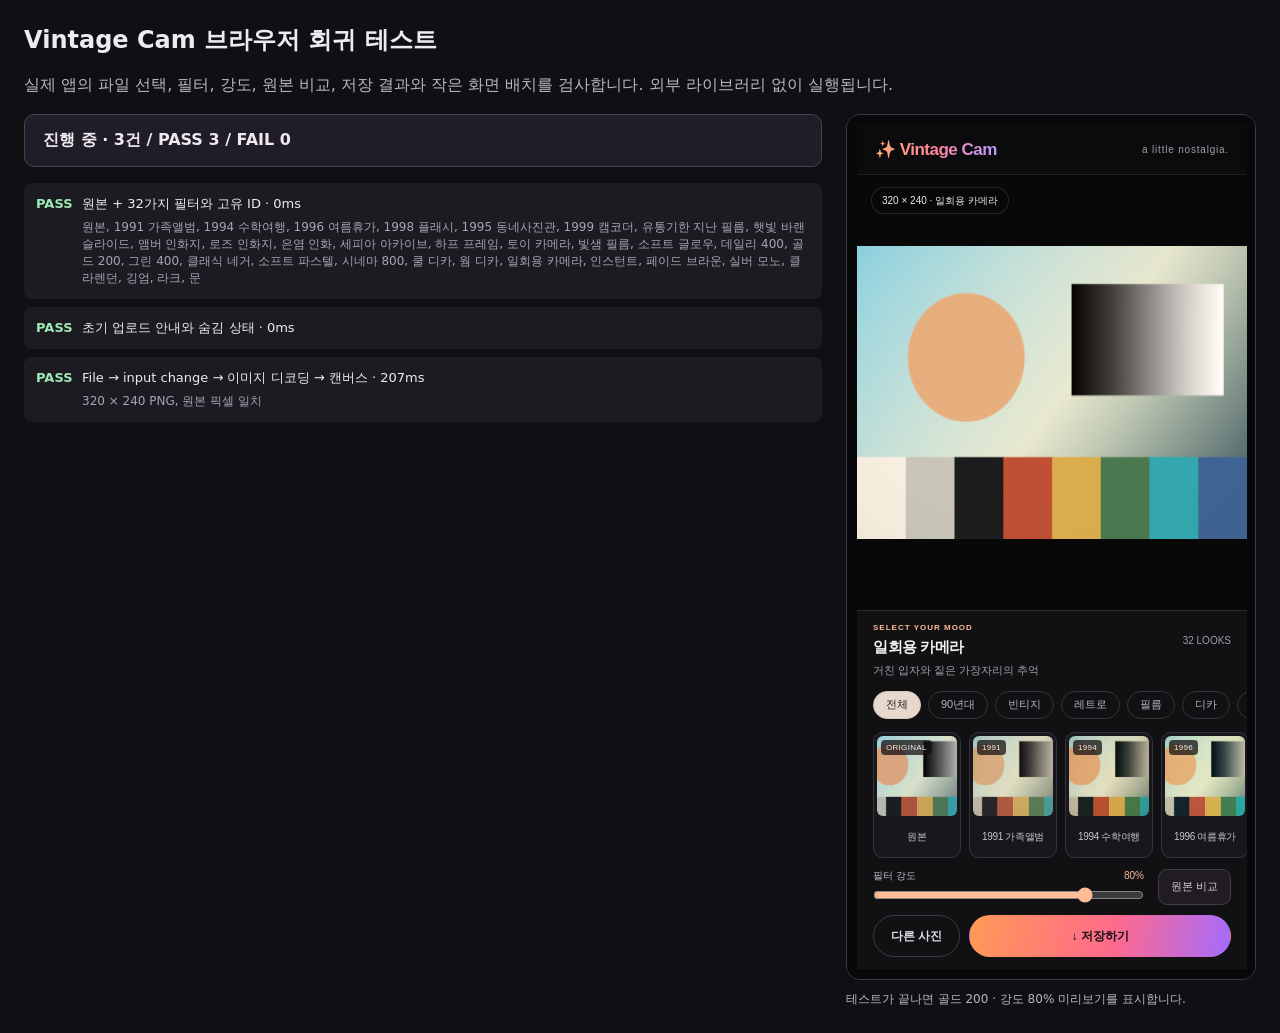
==== tests/browser-tests.html @ e29cfcfe "add new filter" ====
<!DOCTYPE html>
<html lang="ko">
<head>
  <meta charset="UTF-8">
  <meta name="viewport" content="width=device-width, initial-scale=1">
  <title>Vintage Cam · 브라우저 회귀 테스트</title>
  <style>
    :root { color-scheme: dark; }
    * { box-sizing: border-box; }
    body { margin: 0; background: #101014; color: #eeeaf0; font-family: system-ui, sans-serif; }
    main { max-width: 1280px; margin: auto; padding: 24px; }
    h1 { margin: 0 0 8px; font-size: 24px; }
    p { color: #bbb4c2; line-height: 1.6; }
    .layout { display: grid; grid-template-columns: minmax(0, 1fr) 410px; gap: 24px; align-items: start; }
    #summary { padding: 15px 18px; border: 1px solid #4a4250; border-radius: 10px; background: #211d28; font-weight: 700; }
    #summary.pass { border-color: #518a65; background: #163521; }
    #summary.fail { border-color: #c86868; background: #412323; }
    ol { padding-left: 0; list-style: none; }
    li { margin: 8px 0; padding: 12px; border-radius: 8px; background: #1c1b22; font-size: 13px; }
    .label { display: inline-block; min-width: 46px; font-weight: 750; }
    li.pass .label { color: #9de9b4; }
    li.fail .label { color: #ff9f9f; }
    .detail { margin: 6px 0 0 46px; color: #aaa1b5; font-size: 12px; white-space: pre-wrap; overflow-wrap: anywhere; }
    li.fail .detail { color: #ffbaba; }
    .preview { overflow: auto; padding: 10px; border: 1px solid #403846; border-radius: 14px; background: #08080a; }
    iframe { display: block; width: 390px; height: 844px; margin: 0 auto; border: 0; background: #080809; }
    .preview-note { margin: 10px 0 0; font-size: 12px; }
    #failures { white-space: pre-wrap; color: #ffbaba; overflow-wrap: anywhere; }
    @media (max-width: 900px) { .layout { grid-template-columns: 1fr; } .preview { width: fit-content; max-width: 100%; } }
    @media (max-width: 440px) { main { padding: 14px; } .preview { width: 100%; } }
  </style>
</head>
<body>
  <main>
    <h1>Vintage Cam 브라우저 회귀 테스트</h1>
    <p>실제 앱의 파일 선택, 필터, 강도, 원본 비교, 저장 결과와 작은 화면 배치를 검사합니다. 외부 라이브러리 없이 실행됩니다.</p>
    <div class="layout">
      <section aria-label="테스트 결과">
        <div id="summary" role="status" aria-live="polite">앱을 불러오는 중…</div>
        <ol id="results"></ol>
        <pre id="failures" hidden></pre>
      </section>
      <section aria-label="실제 앱 미리보기">
        <div class="preview"><iframe id="appFrame" src="../index.html" title="Vintage Cam 실제 앱" width="390" height="844"></iframe></div>
        <p class="preview-note" id="previewNote">테스트가 끝나면 골드 200 · 강도 80% 미리보기를 표시합니다.</p>
      </section>
    </div>
  </main>
  <script src="browser-tests.js"></script>
</body>
</html>
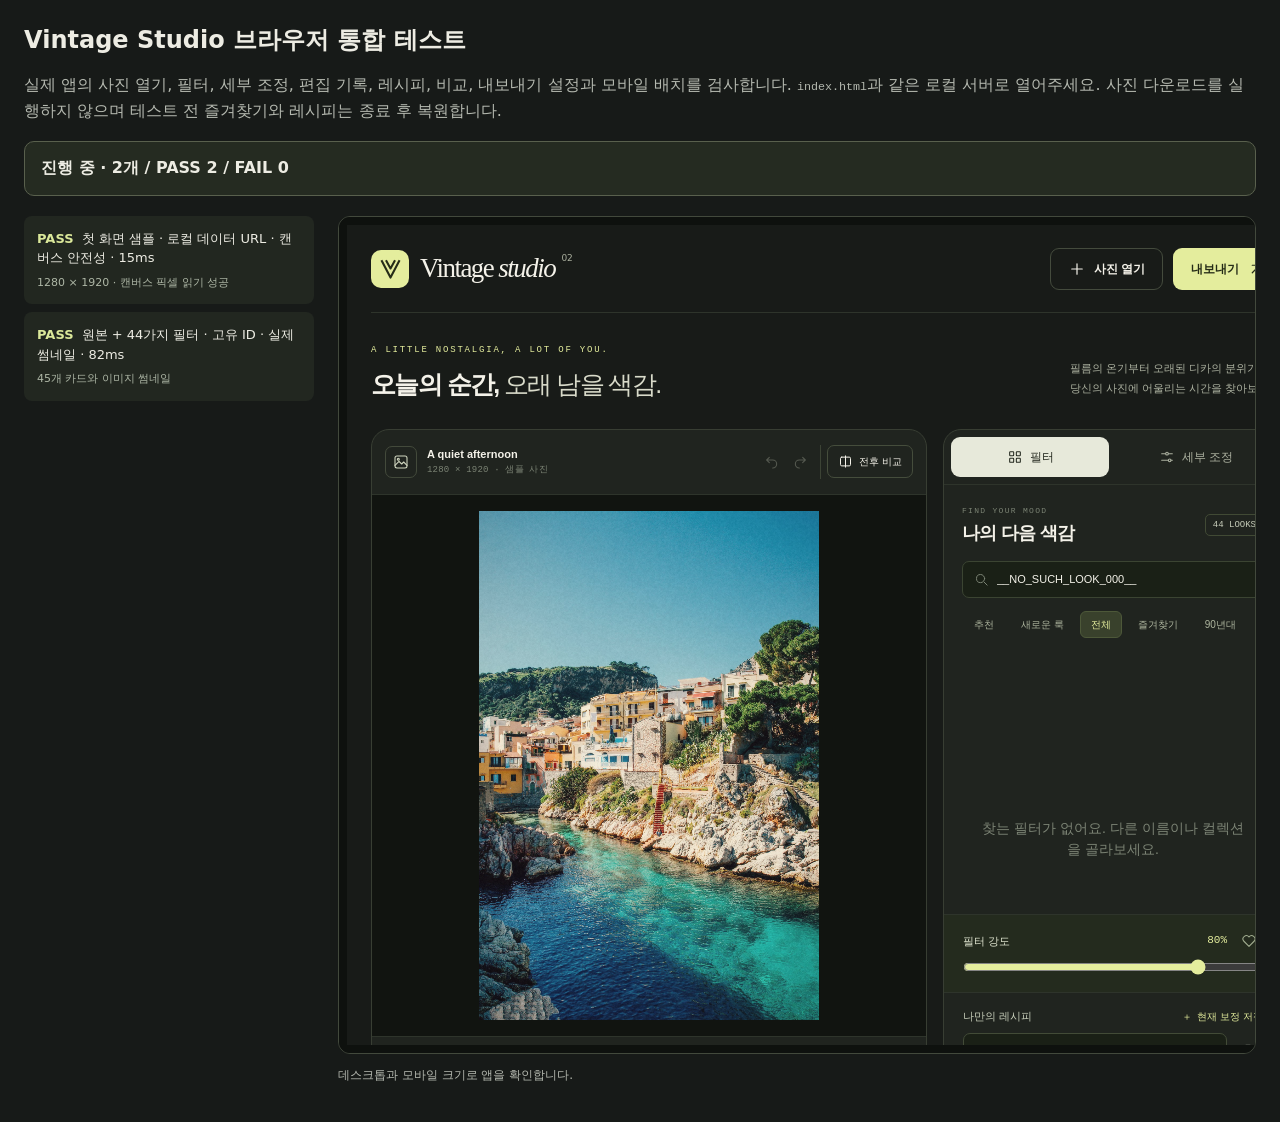
==== commit be2b2c4b: "re disign" ====
--- a/tests/browser-tests.html
+++ b/tests/browser-tests.html
@@ -3,46 +3,48 @@
 <head>
   <meta charset="UTF-8">
   <meta name="viewport" content="width=device-width, initial-scale=1">
-  <title>Vintage Cam · 브라우저 회귀 테스트</title>
+  <title>Vintage Studio · 브라우저 통합 테스트</title>
   <style>
-    :root { color-scheme: dark; }
+    :root { color-scheme: dark; font-family: system-ui, sans-serif; background: #171a18; color: #edece3; }
     * { box-sizing: border-box; }
-    body { margin: 0; background: #101014; color: #eeeaf0; font-family: system-ui, sans-serif; }
-    main { max-width: 1280px; margin: auto; padding: 24px; }
-    h1 { margin: 0 0 8px; font-size: 24px; }
-    p { color: #bbb4c2; line-height: 1.6; }
-    .layout { display: grid; grid-template-columns: minmax(0, 1fr) 410px; gap: 24px; align-items: start; }
-    #summary { padding: 15px 18px; border: 1px solid #4a4250; border-radius: 10px; background: #211d28; font-weight: 700; }
-    #summary.pass { border-color: #518a65; background: #163521; }
-    #summary.fail { border-color: #c86868; background: #412323; }
-    ol { padding-left: 0; list-style: none; }
-    li { margin: 8px 0; padding: 12px; border-radius: 8px; background: #1c1b22; font-size: 13px; }
-    .label { display: inline-block; min-width: 46px; font-weight: 750; }
-    li.pass .label { color: #9de9b4; }
-    li.fail .label { color: #ff9f9f; }
-    .detail { margin: 6px 0 0 46px; color: #aaa1b5; font-size: 12px; white-space: pre-wrap; overflow-wrap: anywhere; }
-    li.fail .detail { color: #ffbaba; }
-    .preview { overflow: auto; padding: 10px; border: 1px solid #403846; border-radius: 14px; background: #08080a; }
-    iframe { display: block; width: 390px; height: 844px; margin: 0 auto; border: 0; background: #080809; }
-    .preview-note { margin: 10px 0 0; font-size: 12px; }
-    #failures { white-space: pre-wrap; color: #ffbaba; overflow-wrap: anywhere; }
-    @media (max-width: 900px) { .layout { grid-template-columns: 1fr; } .preview { width: fit-content; max-width: 100%; } }
-    @media (max-width: 440px) { main { padding: 14px; } .preview { width: 100%; } }
+    body { margin: 0; }
+    main { max-width: 1480px; padding: 24px; margin: auto; }
+    h1 { margin: 0 0 12px; font-size: 24px; }
+    p { color: #b4b8af; line-height: 1.65; }
+    code { font-size: .9em; }
+    #summary { padding: 16px; border: 1px solid #59604d; border-radius: 10px; background: #252b21; font-weight: 700; }
+    #summary.pass { border-color: #819860; background: #29351e; }
+    #summary.fail { border-color: #d27c6b; background: #452d27; }
+    .layout { display: grid; grid-template-columns: minmax(290px, 1fr) minmax(0, 980px); gap: 24px; margin-top: 20px; align-items: start; }
+    ol { padding: 0; margin-top: 0; list-style: none; }
+    li { padding: 13px; margin-bottom: 8px; background: #222720; border-radius: 8px; font-size: 13px; line-height: 1.5; }
+    .label { font-weight: 750; margin-right: 8px; }
+    li.pass .label { color: #dbe89a; }
+    li.fail .label { color: #f9a291; }
+    .detail { color: #aeb7a6; margin-top: 7px; white-space: pre-wrap; overflow-wrap: anywhere; font-size: 11px; }
+    li.fail .detail, #failures { color: #f7b8aa; }
+    .preview { overflow: auto; padding: 8px; border: 1px solid #42493c; background: #0e110e; border-radius: 12px; }
+    iframe { display: block; width: 960px; height: 820px; border: 0; background: #181b18; }
+    .preview-note { font-size: 12px; }
+    #failures { white-space: pre-wrap; overflow-wrap: anywhere; }
+    @media (max-width: 1100px) { .layout { grid-template-columns: 1fr; } }
+    @media (max-width: 500px) { main { padding: 14px; } h1 { font-size: 20px; } }
   </style>
 </head>
 <body>
   <main>
-    <h1>Vintage Cam 브라우저 회귀 테스트</h1>
-    <p>실제 앱의 파일 선택, 필터, 강도, 원본 비교, 저장 결과와 작은 화면 배치를 검사합니다. 외부 라이브러리 없이 실행됩니다.</p>
+    <h1>Vintage Studio 브라우저 통합 테스트</h1>
+    <p>실제 앱의 사진 열기, 필터, 세부 조정, 편집 기록, 레시피, 비교, 내보내기 설정과 모바일 배치를 검사합니다.
+      <code>index.html</code>과 같은 로컬 서버로 열어주세요. 사진 다운로드를 실행하지 않으며 테스트 전 즐겨찾기와 레시피는 종료 후 복원합니다.</p>
+    <div id="summary" role="status" aria-live="polite">앱을 불러오는 중…</div>
     <div class="layout">
       <section aria-label="테스트 결과">
-        <div id="summary" role="status" aria-live="polite">앱을 불러오는 중…</div>
         <ol id="results"></ol>
         <pre id="failures" hidden></pre>
       </section>
       <section aria-label="실제 앱 미리보기">
-        <div class="preview"><iframe id="appFrame" src="../index.html" title="Vintage Cam 실제 앱" width="390" height="844"></iframe></div>
-        <p class="preview-note" id="previewNote">테스트가 끝나면 골드 200 · 강도 80% 미리보기를 표시합니다.</p>
+        <div class="preview"><iframe id="appFrame" title="Vintage Studio 실제 앱" width="960" height="820"></iframe></div>
+        <p class="preview-note" id="previewNote">데스크톱과 모바일 크기로 앱을 확인합니다.</p>
       </section>
     </div>
   </main>
